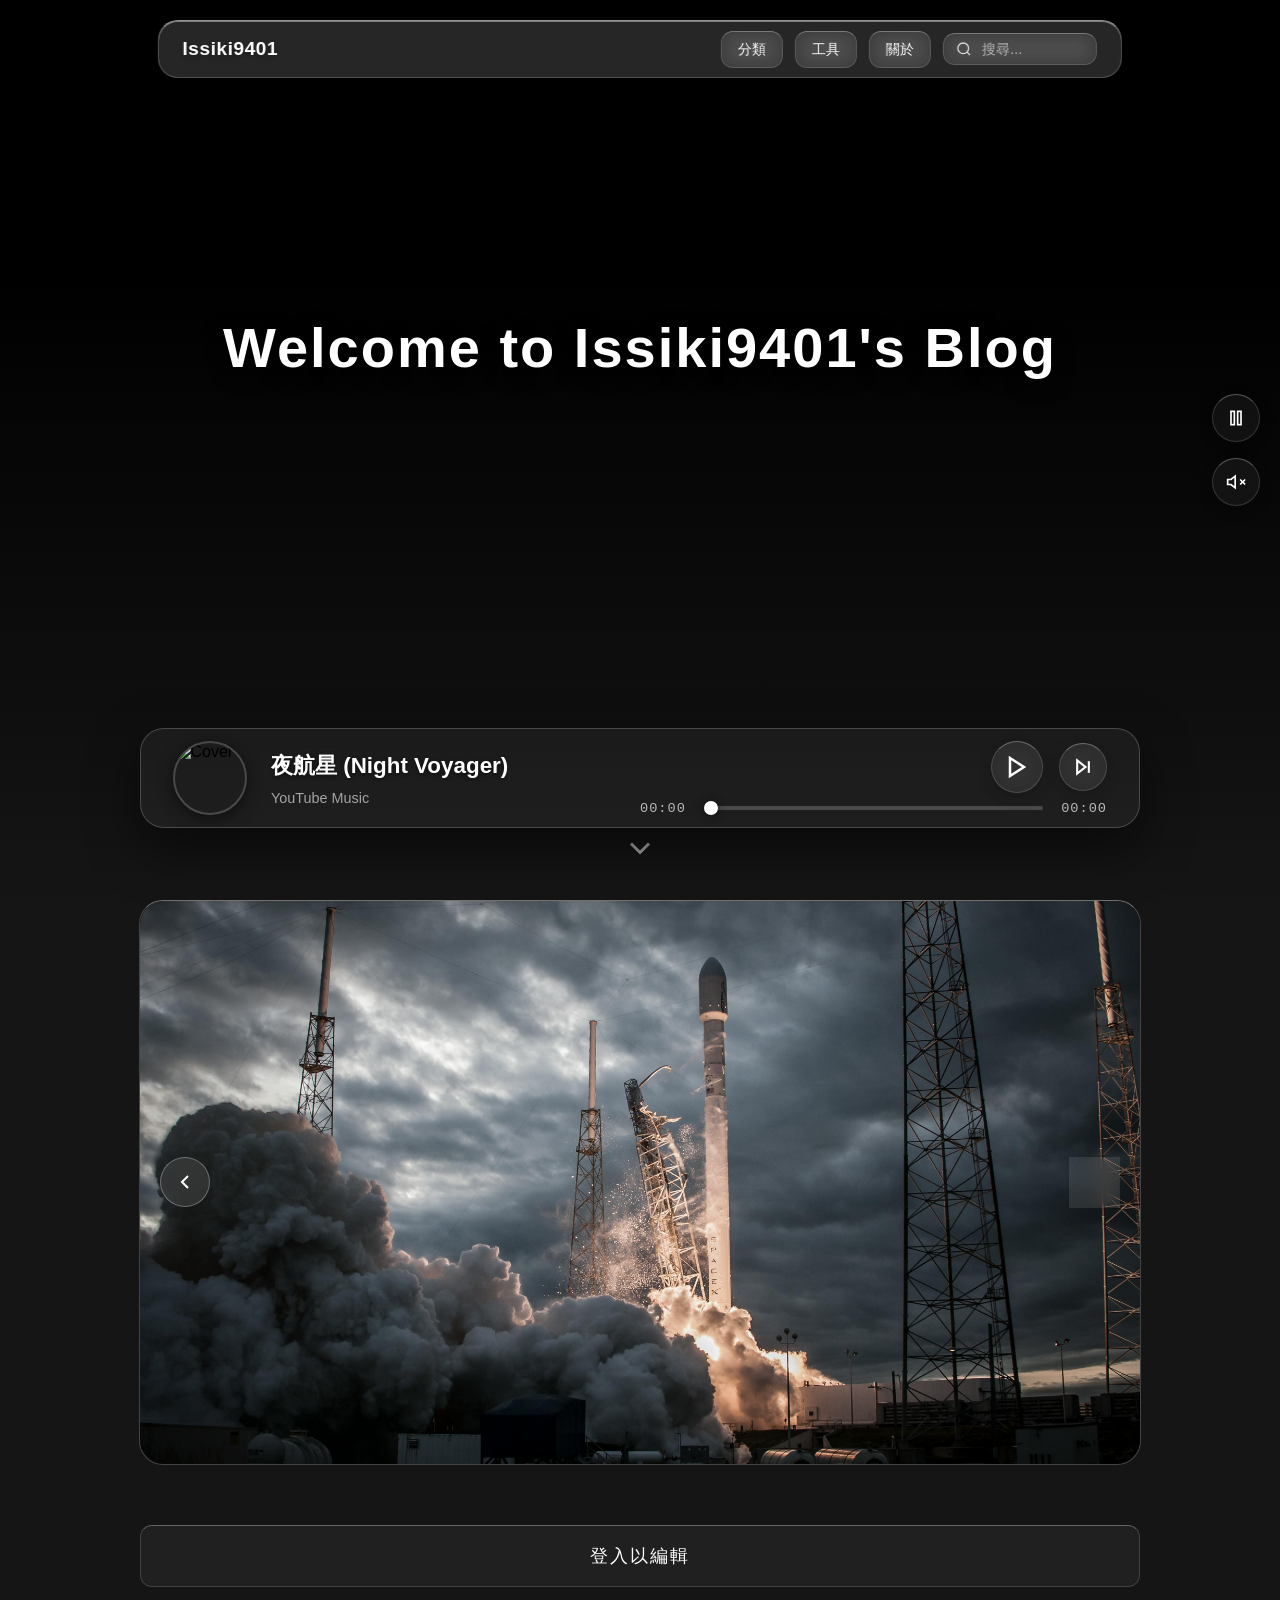
==== editor.html @ 700061f8 "new blog files added" ====
<!doctype html>
<html lang="zh-Hant">
<head>
    <meta charset="utf-8">
    <meta name="viewport" content="width=device-width, initial-scale=1">
    <title>管理中心 - Issiki9401</title>
    <link rel="stylesheet" href="css/style.css?v=update22">
    <style>
        /* ====== 編輯器專屬排版 (獨立寫入確保不影響其他頁面) ====== */
        .editor-body { display: flex; flex-direction: column; align-items: center; justify-content: flex-start; min-height: 100vh; padding: 100px 20px 60px; box-sizing: border-box; position: relative; z-index: 10; }
        .editor-tabs { width: 100%; max-width: 800px; display: flex; gap: 12px; margin-bottom: 20px; }
        .editor-tabs .glass-btn { flex: 1; justify-content: center; font-size: 1.1rem; padding: 16px; opacity: 0.6; }
        .editor-tabs .glass-btn.active { opacity: 1; border-color: rgba(255,255,255,0.6); background: rgba(255,255,255,0.15); }
        .editor-panel { width: 100%; max-width: 800px; display: flex; flex-direction: column; gap: 24px; padding: 40px 50px; margin: 0 auto; box-sizing: border-box; }
        .input-group { display: flex; flex-direction: column; gap: 8px; background: rgba(0, 0, 0, 0.2); padding: 20px; border-radius: 16px; border: 1px solid rgba(255, 255, 255, 0.05); }
        .input-group label { color: #ccc; font-size: 0.95rem; font-weight: 500; letter-spacing: 1px; margin-left: 4px; margin-bottom: 8px; }
        .file-input-wrapper { display: flex; align-items: center; padding: 12px 16px; background: transparent; border: 1px solid rgba(255,255,255,0.1); }
        .file-input-wrapper input[type="file"] { color: white; font-size: 0.9rem; cursor: pointer; width: 100%; }
        .editor-toolbar { display: flex; flex-direction: row; gap: 12px; flex-wrap: nowrap; overflow-x: auto; padding-bottom: 12px; margin-bottom: 12px; border-bottom: 1px solid rgba(255,255,255,0.1); background: transparent; }
        .editor-toolbar button { padding: 8px 16px; font-size: 0.9rem; display: flex; align-items: center; gap: 8px; white-space: nowrap; }
        .editor-content { min-height: 400px; overflow-y: auto; outline: none; line-height: 1.6; padding: 0; font-size: 1.1rem; background: transparent; border: none; color: white; }
        .editor-content:empty:before { content: attr(placeholder); color: rgba(255,255,255,0.4); pointer-events: none; }
        .editor-actions { display: flex; gap: 16px; justify-content: flex-end; margin-top: 10px; border-top: 1px solid rgba(255,255,255,0.1); padding-top: 24px; }
        .primary-btn { background: rgba(255, 255, 255, 0.15); border-color: rgba(255, 255, 255, 0.5); font-weight: bold; }
        .primary-btn:hover { background: rgba(255, 255, 255, 0.25); }

        /* 管理文章列表 */
        .manage-list { display: flex; flex-direction: column; gap: 16px; }
        .manage-item { display: flex; justify-content: space-between; align-items: center; background: rgba(0,0,0,0.3); padding: 16px 24px; border-radius: 12px; border: 1px solid rgba(255,255,255,0.1); }
        .manage-info h4 { margin: 0 0 4px 0; color: white; font-size: 1.1rem; }
        .manage-info span { font-size: 0.85rem; color: rgba(255,255,255,0.5); }
        .delete-btn { border-color: rgba(255, 100, 100, 0.5) !important; color: #ff6b6b !important; }
        .delete-btn:hover { background: rgba(255, 100, 100, 0.2) !important; }
    </style>
</head>
<body>
    <div class="video-background">
        <div class="video-foreground">
            <iframe id="yt-player" src="https://www.youtube.com/embed/52rTsrwZcGQ?controls=0&showinfo=0&rel=0&autoplay=1&loop=1&playlist=52rTsrwZcGQ&mute=1&enablejsapi=1" frameborder="0" allowfullscreen allow="autoplay"></iframe>
        </div>
        <div class="video-overlay"></div>
    </div>
    
    <header class="mac-glass-nav" id="glass-nav">
        <div class="nav-brand" style="cursor: pointer;" onclick="window.location.href='index.html'">Issiki9401</div>
        <nav class="nav-menu">
            <a href="index.html" class="glass-btn">返回首頁</a>
        </nav>
    </header>

    <div class="editor-body">
        <div class="editor-tabs">
            <button id="tab-write" class="glass-btn active" onclick="switchTab('write')">撰寫新文章</button>
            <button id="tab-manage" class="glass-btn" onclick="switchTab('manage')">管理與刪除文章</button>
        </div>

        <div class="glass-panel editor-panel" id="section-write">
            <div class="input-group">
                <label>文章標題</label>
                <input type="text" id="post-title" class="form-control" placeholder="輸入引人入勝的標題...">
            </div>
            <div class="input-group">
                <label>封面圖片</label>
                <div class="form-control file-input-wrapper">
                    <input type="file" id="post-cover" accept="image/*">
                </div>
            </div>
            <div class="input-group">
                <label>編輯內容</label>
                <div class="editor-toolbar">
                    <button type="button" onclick="document.execCommand('bold', false, null)" class="glass-btn"><svg viewBox="0 0 24 24" width="16" height="16" stroke="currentColor" stroke-width="2" fill="none"><path d="M6 4h8a4 4 0 0 1 4 4 4 4 0 0 1-4 4H6z"></path><path d="M6 12h9a4 4 0 0 1 4 4 4 4 0 0 1-4 4H6z"></path></svg> 粗體</button>
                    <button type="button" onclick="document.execCommand('italic', false, null)" class="glass-btn"><svg viewBox="0 0 24 24" width="16" height="16" stroke="currentColor" stroke-width="2" fill="none"><line x1="19" y1="4" x2="10" y2="4"></line><line x1="14" y1="20" x2="5" y2="20"></line><line x1="15" y1="4" x2="9" y2="20"></line></svg> 斜體</button>
                    <button type="button" onclick="insertImage()" class="glass-btn"><svg viewBox="0 0 24 24" width="16" height="16" stroke="currentColor" stroke-width="2" fill="none"><rect x="3" y="3" width="18" height="18" rx="2" ry="2"></rect><circle cx="8.5" cy="8.5" r="1.5"></circle><polyline points="21 15 16 10 5 21"></polyline></svg> 插入圖片</button>
                </div>
                <div id="post-content" class="form-control editor-content" contenteditable="true" placeholder="開始撰寫文章內容..."></div>
            </div>
            <div class="editor-actions">
                <button onclick="window.location.href='index.html'" class="glass-btn secondary-btn">取消</button>
                <button id="publish-btn" class="glass-btn primary-btn">發佈文章</button>
            </div>
        </div>

        <div class="glass-panel editor-panel" id="section-manage" style="display: none;">
            <div class="manage-list" id="manage-list">
                <p style="color: white; text-align: center;">載入文章中...</p>
            </div>
        </div>
    </div>

    <script>
        if(localStorage.getItem('isAdmin') !== 'true') window.location.href = 'index.html';

        function switchTab(tab) {
            document.getElementById('tab-write').classList.toggle('active', tab === 'write');
            document.getElementById('tab-manage').classList.toggle('active', tab === 'manage');
            document.getElementById('section-write').style.display = tab === 'write' ? 'flex' : 'none';
            document.getElementById('section-manage').style.display = tab === 'manage' ? 'flex' : 'none';
            if(tab === 'manage') loadManagePosts();
        }

        async function loadManagePosts() {
            const list = document.getElementById('manage-list');
            try {
                const res = await fetch('api.php?action=get_posts');
                const posts = await res.json();
                if (posts.length === 0) {
                    list.innerHTML = '<p style="color: rgba(255,255,255,0.7); text-align: center;">目前沒有任何文章。</p>';
                    return;
                }
                list.innerHTML = posts.map(post => `
                    <div class="manage-item">
                        <div class="manage-info"><h4>${post.title}</h4><span>發佈於：${post.date}</span></div>
                        <button class="glass-btn delete-btn" onclick="deletePost('${post.id}')"><svg viewBox="0 0 24 24" width="16" height="16" stroke="currentColor" stroke-width="2" fill="none"><polyline points="3 6 5 6 21 6"></polyline><path d="M19 6v14a2 2 0 0 1-2 2H7a2 2 0 0 1-2-2V6m3 0V4a2 2 0 0 1 2-2h4a2 2 0 0 1 2 2v2"></path></svg> 刪除</button>
                    </div>
                `).join('');
            } catch (e) {
                list.innerHTML = '<p style="color:red; text-align: center;">載入失敗，請檢查伺服器連線。</p>';
            }
        }

        async function deletePost(id) {
            if (!confirm('確認要刪除這篇文章嗎？此動作無法復原！')) return;
            try {
                const res = await fetch('api.php?action=delete_post', {
                    method: 'POST', headers: { 'Content-Type': 'application/json' }, body: JSON.stringify({ id })
                });
                const data = await res.json();
                if (data.success) { alert('刪除成功！'); loadManagePosts(); }
                else { alert('刪除失敗！'); }
            } catch (e) { alert('伺服器無回應。'); }
        }

        async function uploadFile(file) {
            if (file.size > 2 * 1024 * 1024) alert('提醒：圖片大於 2MB。如果學校伺服器限制嚴格，可能會上傳失敗。建議先縮小圖片。');
            const fd = new FormData(); fd.append('file', file);
            try {
                const res = await fetch('api.php?action=upload', { method: 'POST', body: fd });
                const data = await res.json();
                return data.success ? data.url : (alert('上傳失敗：' + data.message), null);
            } catch (e) { alert('權限不足，請檢查 /uploads 資料夾。'); return null; }
        }

        function insertImage() {
            const input = document.createElement('input'); input.type = 'file'; input.accept = 'image/*';
            input.onchange = async e => {
                const file = e.target.files[0]; if (!file) return;
                const url = await uploadFile(file);
                if (url) {
                    document.getElementById('post-content').focus();
                    document.execCommand('insertHTML', false, `<img src="${url}" alt="image" style="max-width: 100%; border-radius: 8px; margin: 10px 0; display: block;">`);
                }
            };
            input.click();
        }

        document.getElementById('publish-btn').addEventListener('click', async () => {
            const title = document.getElementById('post-title').value;
            const content = document.getElementById('post-content').innerHTML;
            const coverFile = document.getElementById('post-cover').files[0];
            if(!title || !content.trim()) return alert('標題與內容不可為空！');
            let coverUrl = '';
            if (coverFile) { coverUrl = await uploadFile(coverFile); if (!coverUrl) return; }

            try {
                const res = await fetch('api.php?action=add_post', {
                    method: 'POST', headers: { 'Content-Type': 'application/json' },
                    body: JSON.stringify({ title, cover: coverUrl, content })
                });
                const data = await res.json();
                if(data.success) { alert('發佈成功！'); window.location.href = 'index.html'; } 
                else { alert('發佈失敗，請檢查資料夾權限'); }
            } catch (err) { alert('伺服器無回應。'); }
        });
    </script>
</body>
</html>
---- css/style.css ----
/* ====== 基礎與背景設定 ====== */
body { margin: 0; font-family: -apple-system, BlinkMacSystemFont, "Segoe UI", Roboto, Helvetica, sans-serif; background-color: #151515; overflow-x: hidden; }

/* ====== 導覽列 ====== */
.mac-glass-nav { position: fixed; top: 20px; left: 50%; transform: translateX(-50%); width: calc(100vw * 5 / 7); height: 56px; display: flex; justify-content: space-between; align-items: center; padding: 0 24px; background: rgba(255, 255, 255, 0.15); backdrop-filter: blur(24px) saturate(180%); -webkit-backdrop-filter: blur(24px) saturate(180%); border: 1px solid rgba(255, 255, 255, 0.2); border-top-color: rgba(255, 255, 255, 0.5); border-radius: 20px; box-shadow: 0 10px 30px rgba(0, 0, 0, 0.1), inset 0 1px 0 rgba(255, 255, 255, 0.4); z-index: 1000; overflow: hidden; --mouse-x: -100px; --mouse-y: -100px; }
.mac-glass-nav::before { content: ""; position: absolute; top: 0; left: 0; right: 0; bottom: 0; background: radial-gradient(circle 80px at var(--mouse-x) var(--mouse-y), rgba(255, 255, 255, 0.15), transparent); pointer-events: none; z-index: -1; }
.nav-brand { font-size: 1.2rem; font-weight: 700; color: white; letter-spacing: 0.5px; text-shadow: 0 2px 4px rgba(0, 0, 0, 0.3); cursor: pointer; }
.nav-menu { display: flex; align-items: center; gap: 12px; }

.glass-btn { display: flex; align-items: center; padding: 8px 16px; color: white; text-decoration: none; font-size: 0.9rem; font-weight: 500; background: rgba(255, 255, 255, 0.05); backdrop-filter: blur(10px); -webkit-backdrop-filter: blur(10px); border: 1px solid rgba(255, 255, 255, 0.15); border-top-color: rgba(255, 255, 255, 0.3); border-radius: 12px; transition: all 0.3s ease; outline: none; cursor: pointer; }
.glass-btn:hover { background: rgba(255, 255, 255, 0.15); border-top-color: rgba(255, 255, 255, 0.6); }

/* ====== 右側控制面板與懸停提示 ====== */
.side-controls { position: fixed; right: 20px; top: 50%; transform: translateY(-50%); display: flex; flex-direction: column; gap: 16px; z-index: 1000; }
.icon-btn { width: 48px; height: 48px; padding: 0; justify-content: center; border-radius: 50%; cursor: pointer; box-shadow: 0 4px 15px rgba(0, 0, 0, 0.2); position: relative; }
.side-controls .icon-btn::before { content: attr(data-tooltip); position: absolute; right: 60px; top: 50%; transform: translateY(-50%); background: rgba(255, 255, 255, 0.1); backdrop-filter: blur(12px); -webkit-backdrop-filter: blur(12px); color: white; padding: 8px 14px; border-radius: 12px; font-size: 0.9rem; white-space: nowrap; opacity: 0; pointer-events: none; border: 1px solid rgba(255, 255, 255, 0.2); transition: opacity 0.3s ease, transform 0.3s ease; }
.side-controls .icon-btn:hover::before { opacity: 1; transform: translateY(-50%) translateX(-5px); }

/* ====== 首頁搜尋框 ====== */
.search-wrapper { padding: 6px 12px; cursor: text; } .search-wrapper svg { margin-right: 8px; opacity: 0.8; }
.glass-input { background: transparent; border: none; color: white; font-size: 0.9rem; width: 100px; outline: none; transition: width 0.4s cubic-bezier(0.2, 0.8, 0.2, 1); }
.glass-input::placeholder { color: rgba(255, 255, 255, 0.6); } .glass-input:focus { width: 150px; border: none; outline: none; }

/* ====== 背景影片與遮罩 ====== */
.video-background { background: #000; position: fixed; top: 0; right: 0; bottom: 0; left: 0; z-index: -99; }
.video-foreground, .video-background iframe { position: absolute; top: 0; left: 0; width: 100%; height: 100%; pointer-events: none; }
@media (min-aspect-ratio: 16/9) { .video-foreground { height: 300%; top: -100%; } } @media (max-aspect-ratio: 16/9) { .video-foreground { width: 300%; left: -100%; } }
.video-overlay { position: fixed; top: 0; left: 0; width: 100%; height: 100%; background: rgba(0, 0, 0, 0.8); backdrop-filter: blur(8px); z-index: -1; }

/* ====== 首頁大標題 ====== */
.hero-content { height: 100vh; width: 100%; display: flex; flex-direction: column; justify-content: flex-start; align-items: center; padding-top: 35vh; box-sizing: border-box; position: relative; z-index: 20; background: linear-gradient(to bottom, transparent 30%, #151515 100%); transition: all 0.5s cubic-bezier(0.2, 0.8, 0.2, 1); }
.hero-title { color: white; font-size: 3.5rem; font-weight: 800; letter-spacing: 2px; text-shadow: 0 4px 20px rgba(0, 0, 0, 0.8); text-align: center; padding: 0 20px; margin: 0; transition: opacity 0.3s ease; }

/* ====== 音樂播放器橫幅 (全域獨立層次 - 預設展開狀態) ====== */
.music-banner { 
    position: absolute; 
    bottom: 8vh; 
    left: 50%; 
    transform: translateX(-50%);
    width: 80vw; max-width: 1000px; height: 100px; padding: 0 36px; display: flex; justify-content: space-between; align-items: center; 
    background: rgba(255, 255, 255, 0.05); backdrop-filter: blur(12px); -webkit-backdrop-filter: blur(12px); 
    border: 1px solid rgba(255, 255, 255, 0.2); border-radius: 24px; box-shadow: 0 20px 50px rgba(0, 0, 0, 0.5); 
    box-sizing: border-box; transition: all 0.4s cubic-bezier(0.2, 0.8, 0.2, 1); 
    z-index: 9999; /* 絕對最高層級，避免被任何頁面元素蓋過 */
    animation: fadeInBanner 1s ease-out forwards; overflow: hidden; 
}
/* 改用 margin-bottom 來做動畫，防止覆蓋掉絕對定位屬性 */
@keyframes fadeInBanner { from { opacity: 0; margin-bottom: -40px; } to { opacity: 1; margin-bottom: 0; } }

.music-info { display: flex; align-items: center; gap: 24px; width: 45%; transition: all 0.4s ease; }
.music-cover { width: 70px; height: 70px; border-radius: 50%; object-fit: cover; flex-shrink: 0; border: 2px solid rgba(255,255,255,0.2); box-shadow: 0 4px 15px rgba(0,0,0,0.5); animation: spin 8s linear infinite; animation-play-state: paused; transition: all 0.4s ease; }
.music-cover.playing { animation-play-state: running; } @keyframes spin { 100% { transform: rotate(360deg); } }
.music-text { overflow: hidden; white-space: nowrap; transition: all 0.4s ease; }
.music-text h3 { margin: 0 0 8px 0; font-size: 1.4rem; color: white; text-shadow: 0 2px 4px rgba(0,0,0,0.5); text-overflow: ellipsis; overflow: hidden; transition: all 0.4s ease;}
.music-text span { font-size: 0.9rem; color: rgba(255,255,255,0.6); }

.music-player-ui { display: flex; flex-direction: column; align-items: flex-end; gap: 8px; width: 50%; justify-content: center; transition: all 0.4s ease; }
.music-controls { display: flex; gap: 16px; justify-content: flex-end; width: 100%; align-items: center; transition: all 0.4s ease; }
.icon-btn.play-main-btn { width: 52px; height: 52px; transition: all 0.4s ease;}
.music-progress-bar { display: flex; align-items: center; gap: 16px; width: 100%; color: rgba(255,255,255,0.7); font-size: 0.85rem; font-family: monospace; letter-spacing: 1px; transition: all 0.4s ease; }

.music-slider { -webkit-appearance: none; appearance: none; width: 100%; background: transparent; cursor: pointer; flex-grow: 1; } .music-slider:focus { outline: none; }
.music-slider::-webkit-slider-runnable-track { width: 100%; height: 4px; background: rgba(255, 255, 255, 0.2); border-radius: 2px; }
.music-slider::-webkit-slider-thumb { -webkit-appearance: none; height: 14px; width: 14px; border-radius: 50%; background: white; margin-top: -5px; box-shadow: 0 0 8px rgba(0,0,0,0.6); transition: transform 0.1s; } .music-slider::-webkit-slider-thumb:hover { transform: scale(1.3); }

.scroll-indicator { position: absolute; bottom: 30px; color: rgba(255,255,255,0.6); cursor: pointer; transition: opacity 0.3s ease; } .scroll-indicator:hover { color: white; }

/* =======================================================
   1. 子頁面狀態 (.is-subpage) - 僅縮短標題背景
   ======================================================= */
body.is-subpage .hero-content { height: 180px; min-height: 180px; padding: 0; background: linear-gradient(to bottom, transparent 0%, #151515 100%); z-index: 20; }
body.is-subpage .hero-title, body.is-subpage .scroll-indicator { opacity: 0; pointer-events: none; display: none; }

/* =======================================================
   2. 浮動播放器狀態 (.mini-player) - 完全斷開原定位束縛
   ======================================================= */
/* 預設：縮小膠囊 */
body.mini-player .music-banner {
    position: fixed; 
    top: 96px; 
    right: max(5vw, calc(50vw - 400px)); 
    
    /* 強制解除原本 absolute 帶來的影響 */
    bottom: auto; 
    left: auto; 
    transform: none; 
    animation: none; /* 關閉進場動畫，防止 bottom 屬性衝突 */
    margin-bottom: 0;
    
    width: 130px; height: 64px; padding: 0 20px; border-radius: 50px; 
    background: rgba(255, 255, 255, 0.05); backdrop-filter: blur(24px) saturate(200%); -webkit-backdrop-filter: blur(24px) saturate(200%);
    border: 1px solid rgba(255, 255, 255, 0.15); box-shadow: 0 8px 32px rgba(0,0,0,0.3), inset 0 1px 2px rgba(255,255,255,0.2);
    z-index: 9999; justify-content: center; gap: 16px; cursor: default;
}
body.mini-player .music-progress-bar, body.mini-player .music-text, body.mini-player #music-next-btn { display: none; }
body.mini-player .music-info { width: auto; flex: none; gap: 0; margin: 0; }
body.mini-player .music-cover { width: 36px; height: 36px; }
body.mini-player .music-player-ui { width: auto; flex-direction: row; gap: 0; margin: 0; justify-content: flex-end; }
body.mini-player .music-controls { width: auto; gap: 0; justify-content: center; }
body.mini-player .icon-btn.play-main-btn { width: 36px; height: 36px; background: transparent; border: none; box-shadow: none; }
body.mini-player .icon-btn.play-main-btn svg { width: 18px; height: 18px; }

/* 懸停滑鼠：平滑拉開顯示全功能 */
body.mini-player .music-banner:hover { width: 300px; padding: 0 24px; justify-content: space-between; }
body.mini-player .music-banner:hover .music-info { flex: 1; gap: 12px; }
body.mini-player .music-banner:hover .music-cover { width: 40px; height: 40px; }
body.mini-player .music-banner:hover .music-text { display: block; opacity: 1; }
body.mini-player .music-banner:hover .music-text h3 { font-size: 0.95rem; margin: 0; max-width: 100px; white-space: nowrap; overflow: hidden; text-overflow: ellipsis; }
body.mini-player .music-banner:hover .music-player-ui { gap: 12px; }
body.mini-player .music-banner:hover .music-controls { gap: 12px; }
body.mini-player .music-banner:hover .icon-btn.play-main-btn { width: 40px; height: 40px; background: rgba(255, 255, 255, 0.1); border: 1px solid rgba(255, 255, 255, 0.3); }
body.mini-player .music-banner:hover #music-next-btn { display: flex; width: 36px; height: 36px; }
body.mini-player .music-banner:hover #music-next-btn svg { width: 16px; height: 16px; }

/* ====== 捲動內容與部落格列表 ====== */
.content-section { background-color: #151515; position: relative; z-index: 10; min-height: 100vh; padding: 0 0 100px 0; display: flex; flex-direction: column; align-items: center; gap: 60px; }

.glass-carousel { position: relative; width: 80vw; max-width: 1000px; aspect-ratio: 16 / 9; border-radius: 24px; margin: 0; background: transparent; border: 1px solid rgba(255, 255, 255, 0.2); border-top-color: rgba(255, 255, 255, 0.4); transition: opacity 1s ease-out, transform 1s ease-out; }
.glass-carousel.hide-on-scroll { opacity: 0; transform: translateY(50px); }
.carousel-viewport { position: absolute; top: 0; left: 0; width: 100%; height: 100%; border-radius: 24px; overflow: hidden; }
.carousel-track { position: relative; width: 100%; height: 100%; }
.carousel-slide { position: absolute; top: 0; left: 0; width: 100%; height: 100%; object-fit: cover; opacity: 0; transform: scale(1.05); transition: opacity 1.5s ease-in-out, transform 10s ease-out; z-index: 1; }
.carousel-slide.active { opacity: 1; transform: scale(1); z-index: 2; }
.carousel-btn { position: absolute; top: 50%; transform: translateY(-50%); display: flex; align-items: center; justify-content: center; width: 50px; height: 50px; border-radius: 50%; background: rgba(255, 255, 255, 0.1); backdrop-filter: blur(8px); border: 1px solid rgba(255, 255, 255, 0.3); color: white; cursor: pointer; transition: all 0.3s ease; z-index: 10; }
.carousel-btn:hover { background: rgba(255, 255, 255, 0.25); transform: translateY(-50%) scale(1.1); }
.carousel-btn.prev { left: 20px; } .carousel-btn.next { right: 20px; }

.blog-container { width: 80vw; max-width: 1000px; display: flex; flex-direction: column; gap: 24px; margin: 0; }
.blog-post { display: flex; gap: 24px; background: rgba(255, 255, 255, 0.05); backdrop-filter: blur(12px); -webkit-backdrop-filter: blur(12px); border: 1px solid rgba(255, 255, 255, 0.15); border-radius: 20px; padding: 24px; color: white; cursor: pointer; transition: transform 0.3s ease, box-shadow 0.3s ease, border-color 0.3s ease; height: 220px; box-sizing: border-box; overflow: hidden; }
.blog-post:hover { transform: translateY(-5px); box-shadow: 0 15px 40px rgba(0, 0, 0, 0.5); border-color: rgba(255, 255, 255, 0.4); }
.blog-post img.cover-img { width: 250px; height: 100%; object-fit: cover; border-radius: 12px; flex-shrink: 0; }
.blog-content { width: 100%; display: flex; flex-direction: column; overflow: hidden; }
.blog-content h3 { margin: 0 0 10px 0; font-size: 1.5rem; white-space: nowrap; overflow: hidden; text-overflow: ellipsis; }
.blog-content .date { font-size: 0.8rem; opacity: 0.6; margin-bottom: 12px; display: block; flex-shrink: 0;}
.blog-content .post-text { margin: 0; line-height: 1.6; opacity: 0.9; display: -webkit-box; -webkit-line-clamp: 3; -webkit-box-orient: vertical; overflow: hidden; text-overflow: ellipsis; }

/* ====== 首頁分頁按鈕 ====== */
.pagination-container { display: flex; gap: 8px; justify-content: center; margin-top: 20px; width: 80vw; max-width: 1000px; }
.page-btn { width: 40px; height: 40px; border-radius: 50%; background: rgba(255, 255, 255, 0.05); border: 1px solid rgba(255, 255, 255, 0.2); color: white; display: flex; align-items: center; justify-content: center; cursor: pointer; transition: 0.3s; font-size: 1rem; }
.page-btn:hover { background: rgba(255, 255, 255, 0.2); }
.page-btn.active { background: rgba(255, 255, 255, 0.3); border-color: rgba(255, 255, 255, 0.5); font-weight: bold; }
.page-btn.text-btn { width: auto; padding: 0 16px; border-radius: 20px; }

/* ====== 獨立視圖排版 (包含頂部返回鍵) ====== */
.page-container { background-color: #151515; width: 100%; min-height: 100vh; display: flex; flex-direction: column; align-items: center; padding: 20px 0 100px 0; position: relative; z-index: 10; }
.top-back-nav { width: 90vw; max-width: 800px; display: flex; justify-content: flex-start; margin-bottom: 20px; }
.page-container .content-panel { width: 90vw; max-width: 800px; text-align: left; line-height: 1.8; font-size: 1.15rem; color: rgba(255, 255, 255, 0.9); padding: 40px; animation: slideDown 0.6s ease-out; }
.content-panel h1 { font-size: 2.5rem; color: white; margin-top: 0; margin-bottom: 24px; border-bottom: 1px solid rgba(255, 255, 255, 0.2); padding-bottom: 16px; text-shadow: 0 2px 4px rgba(0,0,0,0.5); }
.content-panel h2.post-title { font-size: 2.2rem; margin-top: 0; margin-bottom: 10px; color: white; }
.content-panel .post-date { font-size: 0.9rem; color: rgba(255,255,255,0.5); margin-bottom: 30px; display: block; }
.content-panel .post-cover-large { width: 100%; max-height: 400px; object-fit: cover; border-radius: 16px; margin-bottom: 30px; box-shadow: 0 10px 30px rgba(0,0,0,0.5); }
.content-panel .post-body img { max-width: 100%; border-radius: 12px; margin: 20px 0; }

/* ====== 登入與共用 ====== */
.login-bar-container { width: 80vw; max-width: 1000px; display: flex; flex-direction: column; gap: 16px; margin: 0; }
.ripple-btn { width: 100%; padding: 18px; font-size: 1.1rem; letter-spacing: 2px; position: relative; overflow: hidden; display: flex; justify-content: center; cursor: pointer; }
.ripple { position: absolute; border-radius: 50%; background: rgba(255, 255, 255, 0.5); transform: scale(0); pointer-events: none; }
@keyframes ripple-anim { to { transform: scale(4); opacity: 0; } }
.login-form-hidden { display: none; width: 100%; max-width: 400px; margin: 0 auto; animation: slideDown 0.3s ease-out; }
.login-form-hidden.show { display: flex; flex-direction: column; gap: 12px; }
@keyframes slideDown { from { opacity: 0; transform: translateY(-10px); } to { opacity: 1; transform: translateY(0); } }

.glass-panel { background: rgba(255, 255, 255, 0.05); backdrop-filter: blur(12px); -webkit-backdrop-filter: blur(12px); border: 1px solid rgba(255, 255, 255, 0.2); border-radius: 24px; padding: 32px; }
.form-control { background: rgba(255, 255, 255, 0.05); border: 1px solid rgba(255, 255, 255, 0.15); color: white; backdrop-filter: blur(8px); border-radius: 12px; width: 100%; box-sizing: border-box; padding: 12px 16px; font-size: 1rem; transition: background 0.3s, border-color 0.3s; }
.form-control:focus { background: rgba(255, 255, 255, 0.1); border-color: rgba(255, 255, 255, 0.4); outline: none; }
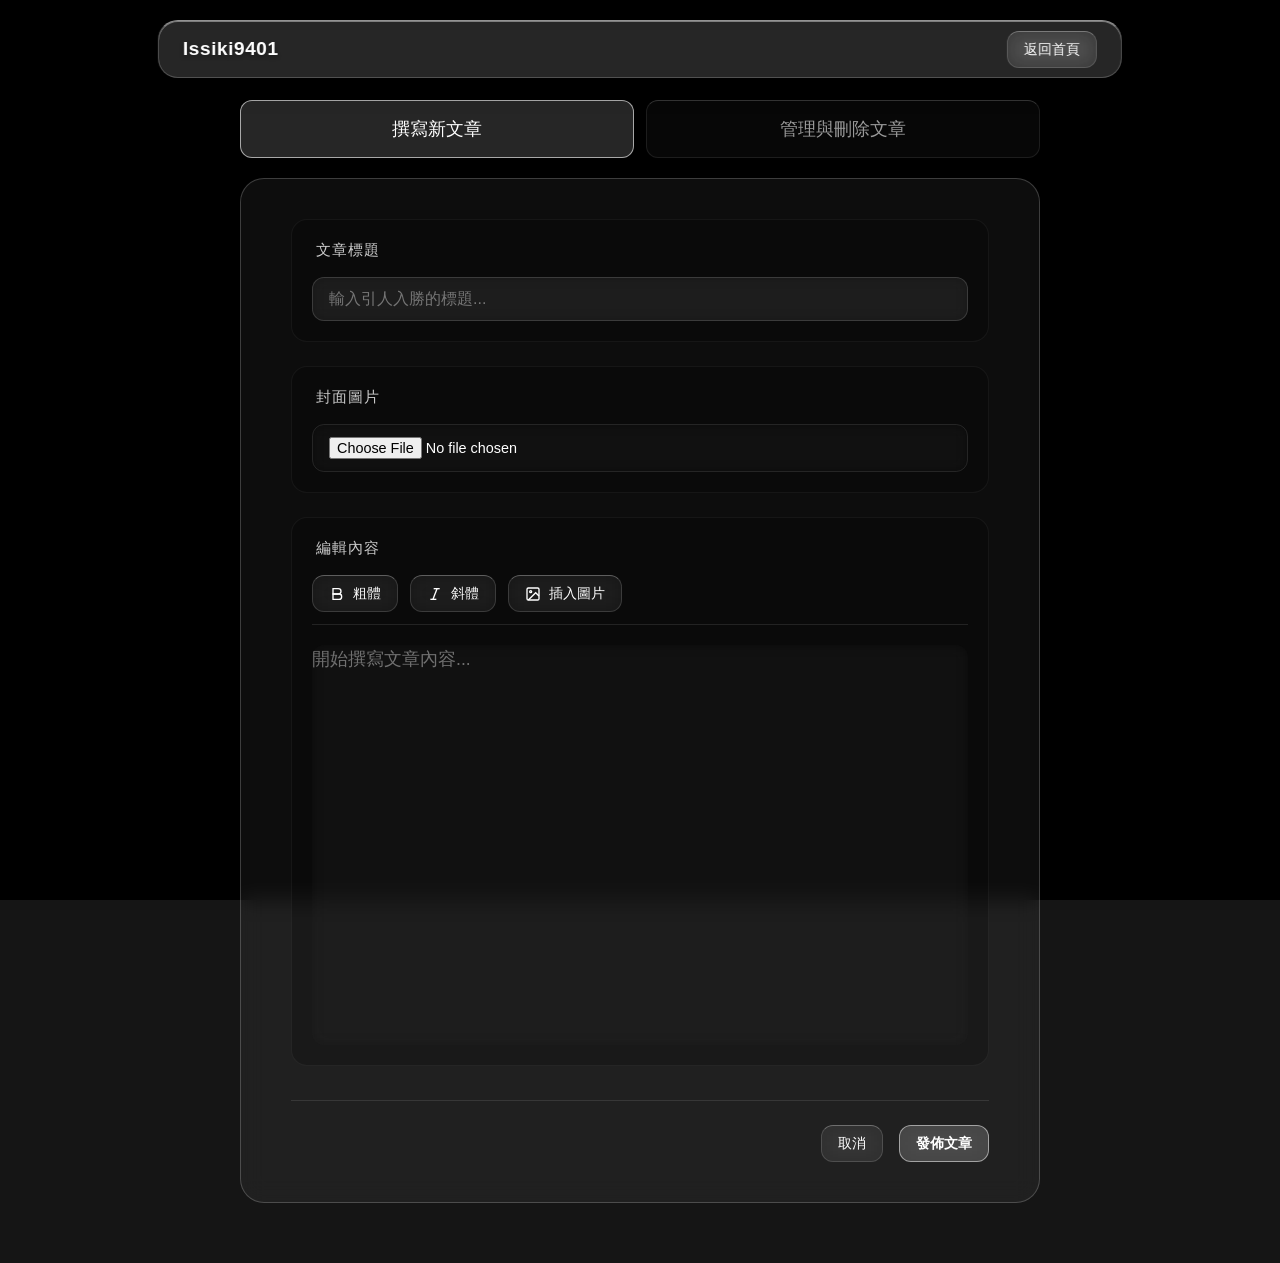
==== commit 313b9238: "blog update" ====
--- a/editor.html
+++ b/editor.html
@@ -88,6 +88,7 @@
     </div>
 
     <script>
+<<<<<<< HEAD
         if(localStorage.getItem('isAdmin') !== 'true') window.location.href = 'index.html';
 
         function switchTab(tab) {
@@ -171,6 +172,96 @@
                 else { alert('發佈失敗，請檢查資料夾權限'); }
             } catch (err) { alert('伺服器無回應。'); }
         });
+=======
+    if(localStorage.getItem('isAdmin') !== 'true') window.location.href = 'index.html';
+
+    // 自動判斷 API 網址
+    const API_BASE = window.location.hostname.includes('github.io') 
+        ? 'https://web.nttu.edu.tw/~c50/api.php' 
+        : 'api.php';
+
+    function switchTab(tab) {
+        document.getElementById('tab-write').classList.toggle('active', tab === 'write');
+        document.getElementById('tab-manage').classList.toggle('active', tab === 'manage');
+        document.getElementById('section-write').style.display = tab === 'write' ? 'flex' : 'none';
+        document.getElementById('section-manage').style.display = tab === 'manage' ? 'flex' : 'none';
+        if(tab === 'manage') loadManagePosts();
+    }
+
+    async function loadManagePosts() {
+        const list = document.getElementById('manage-list');
+        try {
+            const res = await fetch(`${API_BASE}?action=get_posts`);
+            const posts = await res.json();
+            if (posts.length === 0) {
+                list.innerHTML = '<p style="color: rgba(255,255,255,0.7); text-align: center;">目前沒有任何文章。</p>';
+                return;
+            }
+            list.innerHTML = posts.map(post => `
+                <div class="manage-item">
+                    <div class="manage-info"><h4>${post.title}</h4><span>發佈於：${post.date}</span></div>
+                    <button class="glass-btn delete-btn" onclick="deletePost('${post.id}')"><svg viewBox="0 0 24 24" width="16" height="16" stroke="currentColor" stroke-width="2" fill="none"><polyline points="3 6 5 6 21 6"></polyline><path d="M19 6v14a2 2 0 0 1-2 2H7a2 2 0 0 1-2-2V6m3 0V4a2 2 0 0 1 2-2h4a2 2 0 0 1 2 2v2"></path></svg> 刪除</button>
+                </div>
+            `).join('');
+        } catch (e) {
+            list.innerHTML = '<p style="color:red; text-align: center;">載入失敗，請檢查伺服器連線。</p>';
+        }
+    }
+
+    async function deletePost(id) {
+        if (!confirm('確認要刪除這篇文章嗎？此動作無法復原！')) return;
+        try {
+            const res = await fetch(`${API_BASE}?action=delete_post`, {
+                method: 'POST', headers: { 'Content-Type': 'application/json' }, body: JSON.stringify({ id })
+            });
+            const data = await res.json();
+            if (data.success) { alert('刪除成功！'); loadManagePosts(); }
+            else { alert('刪除失敗！'); }
+        } catch (e) { alert('伺服器無回應。'); }
+    }
+
+    async function uploadFile(file) {
+        if (file.size > 2 * 1024 * 1024) alert('提醒：圖片大於 2MB。如果學校伺服器限制嚴格，可能會上傳失敗。建議先縮小圖片。');
+        const fd = new FormData(); fd.append('file', file);
+        try {
+            const res = await fetch(`${API_BASE}?action=upload`, { method: 'POST', body: fd });
+            const data = await res.json();
+            return data.success ? data.url : (alert('上傳失敗：' + data.message), null);
+        } catch (e) { alert('伺服器權限不足，請檢查資料夾。'); return null; }
+    }
+
+    function insertImage() {
+        const input = document.createElement('input'); input.type = 'file'; input.accept = 'image/*';
+        input.onchange = async e => {
+            const file = e.target.files[0]; if (!file) return;
+            const url = await uploadFile(file);
+            if (url) {
+                document.getElementById('post-content').focus();
+                document.execCommand('insertHTML', false, `<img src="${url}" alt="image" style="max-width: 100%; border-radius: 8px; margin: 10px 0; display: block;">`);
+            }
+        };
+        input.click();
+    }
+
+    document.getElementById('publish-btn').addEventListener('click', async () => {
+        const title = document.getElementById('post-title').value;
+        const content = document.getElementById('post-content').innerHTML;
+        const coverFile = document.getElementById('post-cover').files[0];
+        if(!title || !content.trim()) return alert('標題與內容不可為空！');
+        let coverUrl = '';
+        if (coverFile) { coverUrl = await uploadFile(coverFile); if (!coverUrl) return; }
+
+        try {
+            const res = await fetch(`${API_BASE}?action=add_post`, {
+                method: 'POST', headers: { 'Content-Type': 'application/json' },
+                body: JSON.stringify({ title, cover: coverUrl, content })
+            });
+            const data = await res.json();
+            if(data.success) { alert('發佈成功！'); window.location.href = 'index.html'; } 
+            else { alert('發佈失敗，請檢查資料夾權限'); }
+        } catch (err) { alert('伺服器無回應。'); }
+    });
+>>>>>>> 654d0dc (blog update)
     </script>
 </body>
 </html>
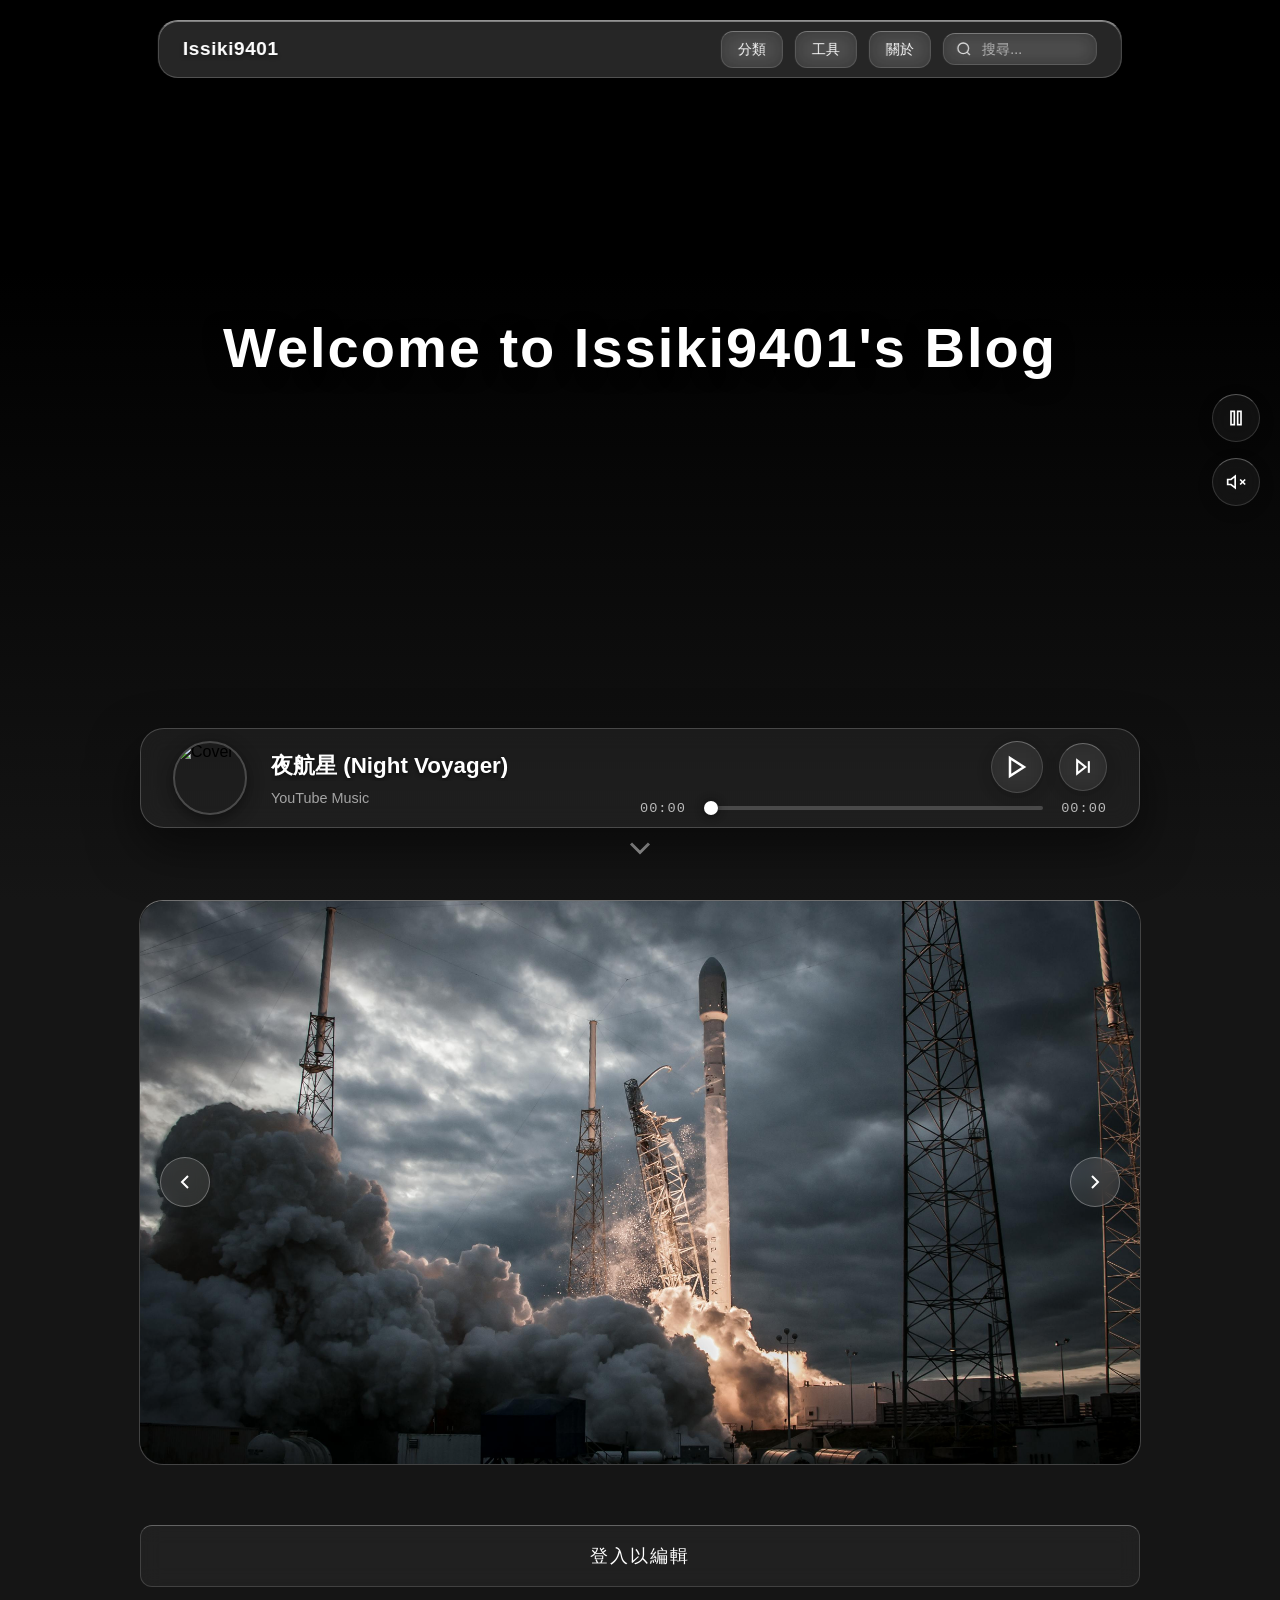
==== commit 654d0dcb: "blog update" ====
--- a/editor.html
+++ b/editor.html
@@ -88,91 +88,6 @@
     </div>
 
     <script>
-<<<<<<< HEAD
-        if(localStorage.getItem('isAdmin') !== 'true') window.location.href = 'index.html';
-
-        function switchTab(tab) {
-            document.getElementById('tab-write').classList.toggle('active', tab === 'write');
-            document.getElementById('tab-manage').classList.toggle('active', tab === 'manage');
-            document.getElementById('section-write').style.display = tab === 'write' ? 'flex' : 'none';
-            document.getElementById('section-manage').style.display = tab === 'manage' ? 'flex' : 'none';
-            if(tab === 'manage') loadManagePosts();
-        }
-
-        async function loadManagePosts() {
-            const list = document.getElementById('manage-list');
-            try {
-                const res = await fetch('api.php?action=get_posts');
-                const posts = await res.json();
-                if (posts.length === 0) {
-                    list.innerHTML = '<p style="color: rgba(255,255,255,0.7); text-align: center;">目前沒有任何文章。</p>';
-                    return;
-                }
-                list.innerHTML = posts.map(post => `
-                    <div class="manage-item">
-                        <div class="manage-info"><h4>${post.title}</h4><span>發佈於：${post.date}</span></div>
-                        <button class="glass-btn delete-btn" onclick="deletePost('${post.id}')"><svg viewBox="0 0 24 24" width="16" height="16" stroke="currentColor" stroke-width="2" fill="none"><polyline points="3 6 5 6 21 6"></polyline><path d="M19 6v14a2 2 0 0 1-2 2H7a2 2 0 0 1-2-2V6m3 0V4a2 2 0 0 1 2-2h4a2 2 0 0 1 2 2v2"></path></svg> 刪除</button>
-                    </div>
-                `).join('');
-            } catch (e) {
-                list.innerHTML = '<p style="color:red; text-align: center;">載入失敗，請檢查伺服器連線。</p>';
-            }
-        }
-
-        async function deletePost(id) {
-            if (!confirm('確認要刪除這篇文章嗎？此動作無法復原！')) return;
-            try {
-                const res = await fetch('api.php?action=delete_post', {
-                    method: 'POST', headers: { 'Content-Type': 'application/json' }, body: JSON.stringify({ id })
-                });
-                const data = await res.json();
-                if (data.success) { alert('刪除成功！'); loadManagePosts(); }
-                else { alert('刪除失敗！'); }
-            } catch (e) { alert('伺服器無回應。'); }
-        }
-
-        async function uploadFile(file) {
-            if (file.size > 2 * 1024 * 1024) alert('提醒：圖片大於 2MB。如果學校伺服器限制嚴格，可能會上傳失敗。建議先縮小圖片。');
-            const fd = new FormData(); fd.append('file', file);
-            try {
-                const res = await fetch('api.php?action=upload', { method: 'POST', body: fd });
-                const data = await res.json();
-                return data.success ? data.url : (alert('上傳失敗：' + data.message), null);
-            } catch (e) { alert('權限不足，請檢查 /uploads 資料夾。'); return null; }
-        }
-
-        function insertImage() {
-            const input = document.createElement('input'); input.type = 'file'; input.accept = 'image/*';
-            input.onchange = async e => {
-                const file = e.target.files[0]; if (!file) return;
-                const url = await uploadFile(file);
-                if (url) {
-                    document.getElementById('post-content').focus();
-                    document.execCommand('insertHTML', false, `<img src="${url}" alt="image" style="max-width: 100%; border-radius: 8px; margin: 10px 0; display: block;">`);
-                }
-            };
-            input.click();
-        }
-
-        document.getElementById('publish-btn').addEventListener('click', async () => {
-            const title = document.getElementById('post-title').value;
-            const content = document.getElementById('post-content').innerHTML;
-            const coverFile = document.getElementById('post-cover').files[0];
-            if(!title || !content.trim()) return alert('標題與內容不可為空！');
-            let coverUrl = '';
-            if (coverFile) { coverUrl = await uploadFile(coverFile); if (!coverUrl) return; }
-
-            try {
-                const res = await fetch('api.php?action=add_post', {
-                    method: 'POST', headers: { 'Content-Type': 'application/json' },
-                    body: JSON.stringify({ title, cover: coverUrl, content })
-                });
-                const data = await res.json();
-                if(data.success) { alert('發佈成功！'); window.location.href = 'index.html'; } 
-                else { alert('發佈失敗，請檢查資料夾權限'); }
-            } catch (err) { alert('伺服器無回應。'); }
-        });
-=======
     if(localStorage.getItem('isAdmin') !== 'true') window.location.href = 'index.html';
 
     // 自動判斷 API 網址
@@ -261,7 +176,6 @@
             else { alert('發佈失敗，請檢查資料夾權限'); }
         } catch (err) { alert('伺服器無回應。'); }
     });
->>>>>>> 654d0dc (blog update)
     </script>
 </body>
 </html>
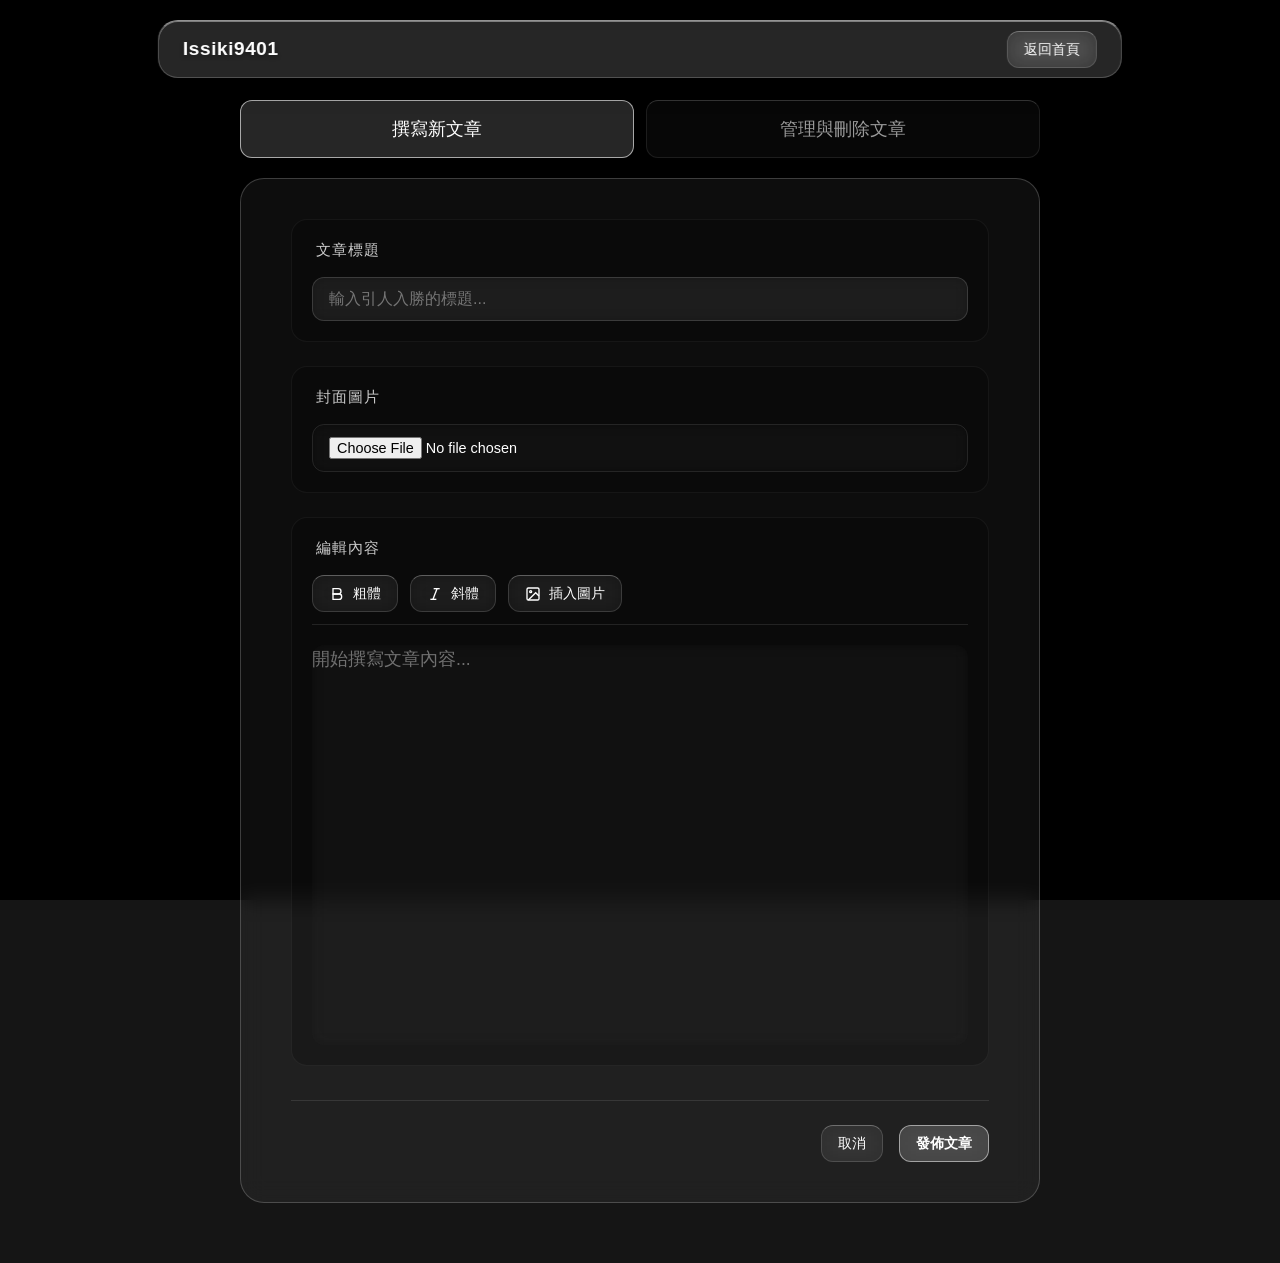
==== commit 1f1d55f7: "blog change" ====
--- a/editor.html
+++ b/editor.html
@@ -88,6 +88,94 @@
     </div>
 
     <script>
+<<<<<<< HEAD
+<<<<<<< HEAD
+        if(localStorage.getItem('isAdmin') !== 'true') window.location.href = 'index.html';
+
+        function switchTab(tab) {
+            document.getElementById('tab-write').classList.toggle('active', tab === 'write');
+            document.getElementById('tab-manage').classList.toggle('active', tab === 'manage');
+            document.getElementById('section-write').style.display = tab === 'write' ? 'flex' : 'none';
+            document.getElementById('section-manage').style.display = tab === 'manage' ? 'flex' : 'none';
+            if(tab === 'manage') loadManagePosts();
+        }
+
+        async function loadManagePosts() {
+            const list = document.getElementById('manage-list');
+            try {
+                const res = await fetch('api.php?action=get_posts');
+                const posts = await res.json();
+                if (posts.length === 0) {
+                    list.innerHTML = '<p style="color: rgba(255,255,255,0.7); text-align: center;">目前沒有任何文章。</p>';
+                    return;
+                }
+                list.innerHTML = posts.map(post => `
+                    <div class="manage-item">
+                        <div class="manage-info"><h4>${post.title}</h4><span>發佈於：${post.date}</span></div>
+                        <button class="glass-btn delete-btn" onclick="deletePost('${post.id}')"><svg viewBox="0 0 24 24" width="16" height="16" stroke="currentColor" stroke-width="2" fill="none"><polyline points="3 6 5 6 21 6"></polyline><path d="M19 6v14a2 2 0 0 1-2 2H7a2 2 0 0 1-2-2V6m3 0V4a2 2 0 0 1 2-2h4a2 2 0 0 1 2 2v2"></path></svg> 刪除</button>
+                    </div>
+                `).join('');
+            } catch (e) {
+                list.innerHTML = '<p style="color:red; text-align: center;">載入失敗，請檢查伺服器連線。</p>';
+            }
+        }
+
+        async function deletePost(id) {
+            if (!confirm('確認要刪除這篇文章嗎？此動作無法復原！')) return;
+            try {
+                const res = await fetch('api.php?action=delete_post', {
+                    method: 'POST', headers: { 'Content-Type': 'application/json' }, body: JSON.stringify({ id })
+                });
+                const data = await res.json();
+                if (data.success) { alert('刪除成功！'); loadManagePosts(); }
+                else { alert('刪除失敗！'); }
+            } catch (e) { alert('伺服器無回應。'); }
+        }
+
+        async function uploadFile(file) {
+            if (file.size > 2 * 1024 * 1024) alert('提醒：圖片大於 2MB。如果學校伺服器限制嚴格，可能會上傳失敗。建議先縮小圖片。');
+            const fd = new FormData(); fd.append('file', file);
+            try {
+                const res = await fetch('api.php?action=upload', { method: 'POST', body: fd });
+                const data = await res.json();
+                return data.success ? data.url : (alert('上傳失敗：' + data.message), null);
+            } catch (e) { alert('權限不足，請檢查 /uploads 資料夾。'); return null; }
+        }
+
+        function insertImage() {
+            const input = document.createElement('input'); input.type = 'file'; input.accept = 'image/*';
+            input.onchange = async e => {
+                const file = e.target.files[0]; if (!file) return;
+                const url = await uploadFile(file);
+                if (url) {
+                    document.getElementById('post-content').focus();
+                    document.execCommand('insertHTML', false, `<img src="${url}" alt="image" style="max-width: 100%; border-radius: 8px; margin: 10px 0; display: block;">`);
+                }
+            };
+            input.click();
+        }
+
+        document.getElementById('publish-btn').addEventListener('click', async () => {
+            const title = document.getElementById('post-title').value;
+            const content = document.getElementById('post-content').innerHTML;
+            const coverFile = document.getElementById('post-cover').files[0];
+            if(!title || !content.trim()) return alert('標題與內容不可為空！');
+            let coverUrl = '';
+            if (coverFile) { coverUrl = await uploadFile(coverFile); if (!coverUrl) return; }
+
+            try {
+                const res = await fetch('api.php?action=add_post', {
+                    method: 'POST', headers: { 'Content-Type': 'application/json' },
+                    body: JSON.stringify({ title, cover: coverUrl, content })
+                });
+                const data = await res.json();
+                if(data.success) { alert('發佈成功！'); window.location.href = 'index.html'; } 
+                else { alert('發佈失敗，請檢查資料夾權限'); }
+            } catch (err) { alert('伺服器無回應。'); }
+        });
+=======
+=======
+>>>>>>> 7a4ecdb (blog change)
     if(localStorage.getItem('isAdmin') !== 'true') window.location.href = 'index.html';
 
     // 自動判斷 API 網址
@@ -176,6 +264,10 @@
             else { alert('發佈失敗，請檢查資料夾權限'); }
         } catch (err) { alert('伺服器無回應。'); }
     });
+<<<<<<< HEAD
+>>>>>>> 654d0dc (blog update)
+=======
+>>>>>>> 7a4ecdb (blog change)
     </script>
 </body>
 </html>
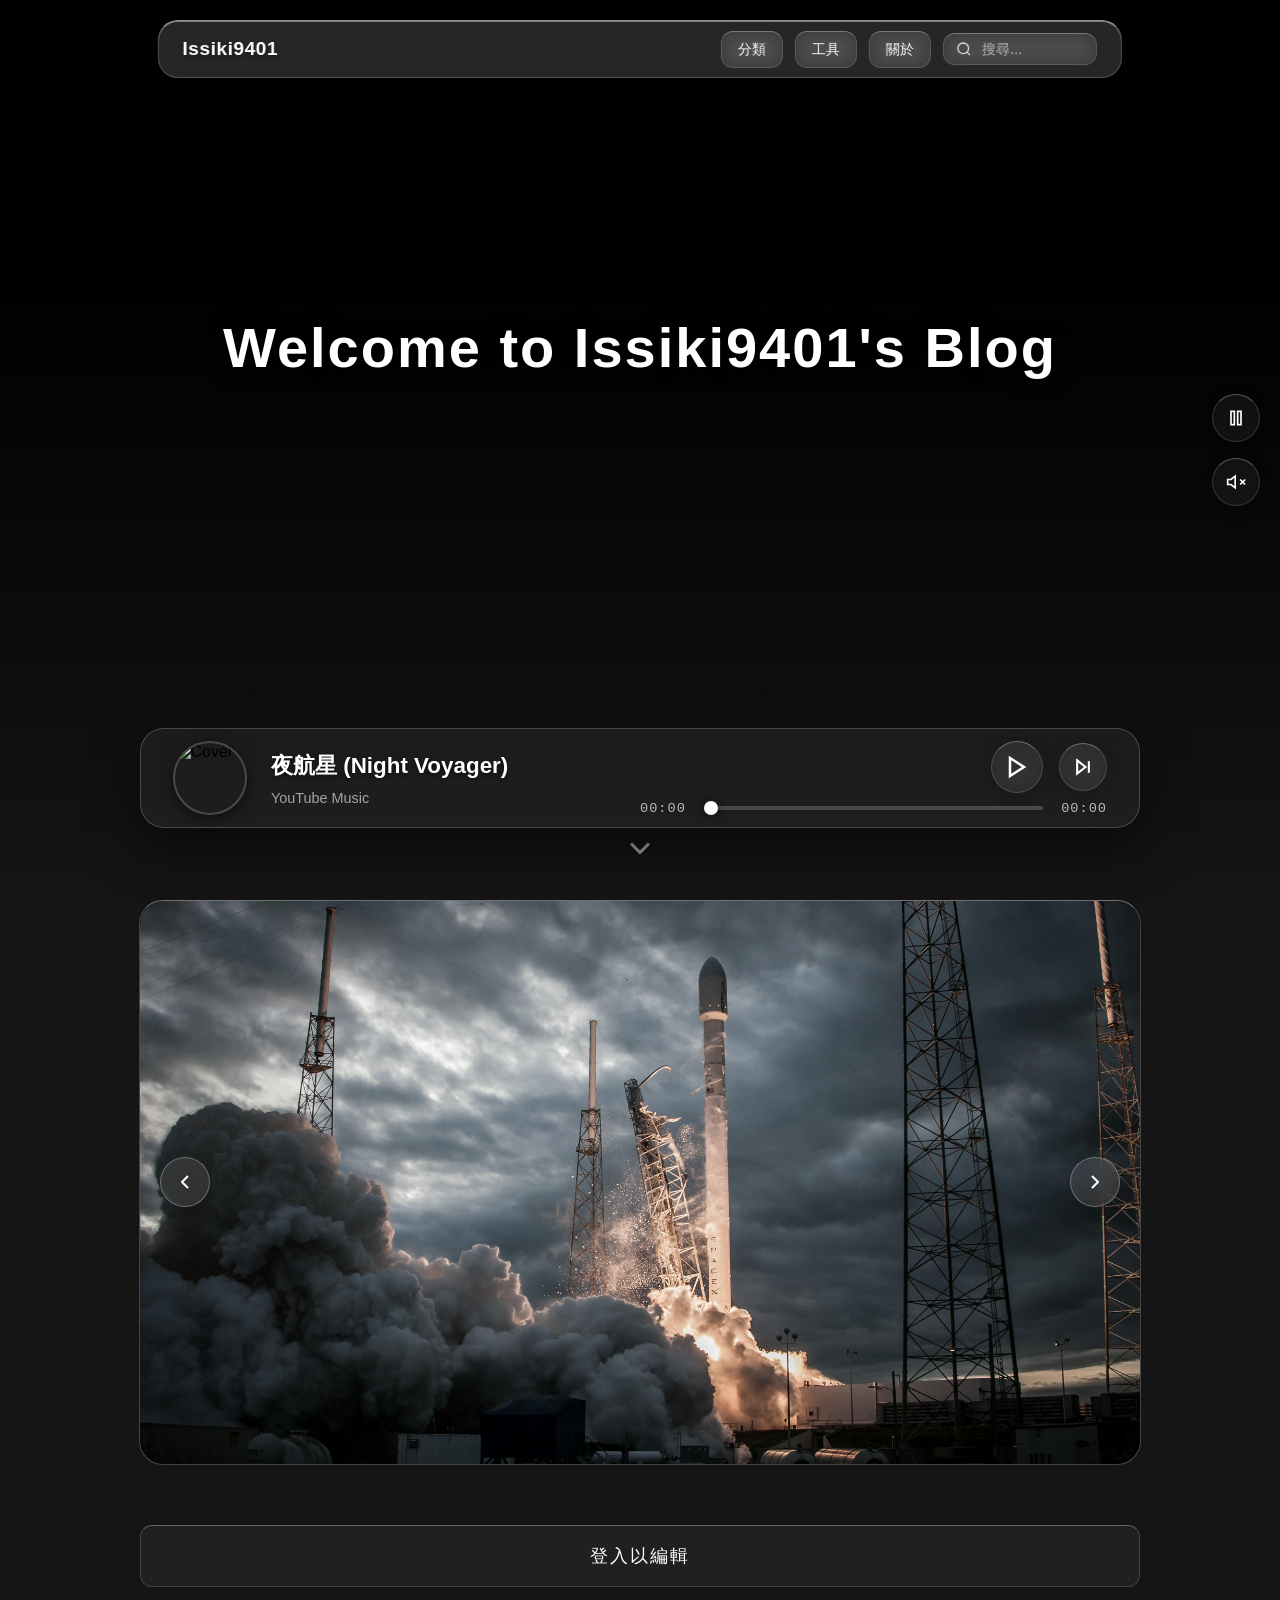
==== commit 7a4ecdbd: "blog change" ====
--- a/editor.html
+++ b/editor.html
@@ -88,94 +88,6 @@
     </div>
 
     <script>
-<<<<<<< HEAD
-<<<<<<< HEAD
-        if(localStorage.getItem('isAdmin') !== 'true') window.location.href = 'index.html';
-
-        function switchTab(tab) {
-            document.getElementById('tab-write').classList.toggle('active', tab === 'write');
-            document.getElementById('tab-manage').classList.toggle('active', tab === 'manage');
-            document.getElementById('section-write').style.display = tab === 'write' ? 'flex' : 'none';
-            document.getElementById('section-manage').style.display = tab === 'manage' ? 'flex' : 'none';
-            if(tab === 'manage') loadManagePosts();
-        }
-
-        async function loadManagePosts() {
-            const list = document.getElementById('manage-list');
-            try {
-                const res = await fetch('api.php?action=get_posts');
-                const posts = await res.json();
-                if (posts.length === 0) {
-                    list.innerHTML = '<p style="color: rgba(255,255,255,0.7); text-align: center;">目前沒有任何文章。</p>';
-                    return;
-                }
-                list.innerHTML = posts.map(post => `
-                    <div class="manage-item">
-                        <div class="manage-info"><h4>${post.title}</h4><span>發佈於：${post.date}</span></div>
-                        <button class="glass-btn delete-btn" onclick="deletePost('${post.id}')"><svg viewBox="0 0 24 24" width="16" height="16" stroke="currentColor" stroke-width="2" fill="none"><polyline points="3 6 5 6 21 6"></polyline><path d="M19 6v14a2 2 0 0 1-2 2H7a2 2 0 0 1-2-2V6m3 0V4a2 2 0 0 1 2-2h4a2 2 0 0 1 2 2v2"></path></svg> 刪除</button>
-                    </div>
-                `).join('');
-            } catch (e) {
-                list.innerHTML = '<p style="color:red; text-align: center;">載入失敗，請檢查伺服器連線。</p>';
-            }
-        }
-
-        async function deletePost(id) {
-            if (!confirm('確認要刪除這篇文章嗎？此動作無法復原！')) return;
-            try {
-                const res = await fetch('api.php?action=delete_post', {
-                    method: 'POST', headers: { 'Content-Type': 'application/json' }, body: JSON.stringify({ id })
-                });
-                const data = await res.json();
-                if (data.success) { alert('刪除成功！'); loadManagePosts(); }
-                else { alert('刪除失敗！'); }
-            } catch (e) { alert('伺服器無回應。'); }
-        }
-
-        async function uploadFile(file) {
-            if (file.size > 2 * 1024 * 1024) alert('提醒：圖片大於 2MB。如果學校伺服器限制嚴格，可能會上傳失敗。建議先縮小圖片。');
-            const fd = new FormData(); fd.append('file', file);
-            try {
-                const res = await fetch('api.php?action=upload', { method: 'POST', body: fd });
-                const data = await res.json();
-                return data.success ? data.url : (alert('上傳失敗：' + data.message), null);
-            } catch (e) { alert('權限不足，請檢查 /uploads 資料夾。'); return null; }
-        }
-
-        function insertImage() {
-            const input = document.createElement('input'); input.type = 'file'; input.accept = 'image/*';
-            input.onchange = async e => {
-                const file = e.target.files[0]; if (!file) return;
-                const url = await uploadFile(file);
-                if (url) {
-                    document.getElementById('post-content').focus();
-                    document.execCommand('insertHTML', false, `<img src="${url}" alt="image" style="max-width: 100%; border-radius: 8px; margin: 10px 0; display: block;">`);
-                }
-            };
-            input.click();
-        }
-
-        document.getElementById('publish-btn').addEventListener('click', async () => {
-            const title = document.getElementById('post-title').value;
-            const content = document.getElementById('post-content').innerHTML;
-            const coverFile = document.getElementById('post-cover').files[0];
-            if(!title || !content.trim()) return alert('標題與內容不可為空！');
-            let coverUrl = '';
-            if (coverFile) { coverUrl = await uploadFile(coverFile); if (!coverUrl) return; }
-
-            try {
-                const res = await fetch('api.php?action=add_post', {
-                    method: 'POST', headers: { 'Content-Type': 'application/json' },
-                    body: JSON.stringify({ title, cover: coverUrl, content })
-                });
-                const data = await res.json();
-                if(data.success) { alert('發佈成功！'); window.location.href = 'index.html'; } 
-                else { alert('發佈失敗，請檢查資料夾權限'); }
-            } catch (err) { alert('伺服器無回應。'); }
-        });
-=======
-=======
->>>>>>> 7a4ecdb (blog change)
     if(localStorage.getItem('isAdmin') !== 'true') window.location.href = 'index.html';
 
     // 自動判斷 API 網址
@@ -264,10 +176,6 @@
             else { alert('發佈失敗，請檢查資料夾權限'); }
         } catch (err) { alert('伺服器無回應。'); }
     });
-<<<<<<< HEAD
->>>>>>> 654d0dc (blog update)
-=======
->>>>>>> 7a4ecdb (blog change)
     </script>
 </body>
 </html>
